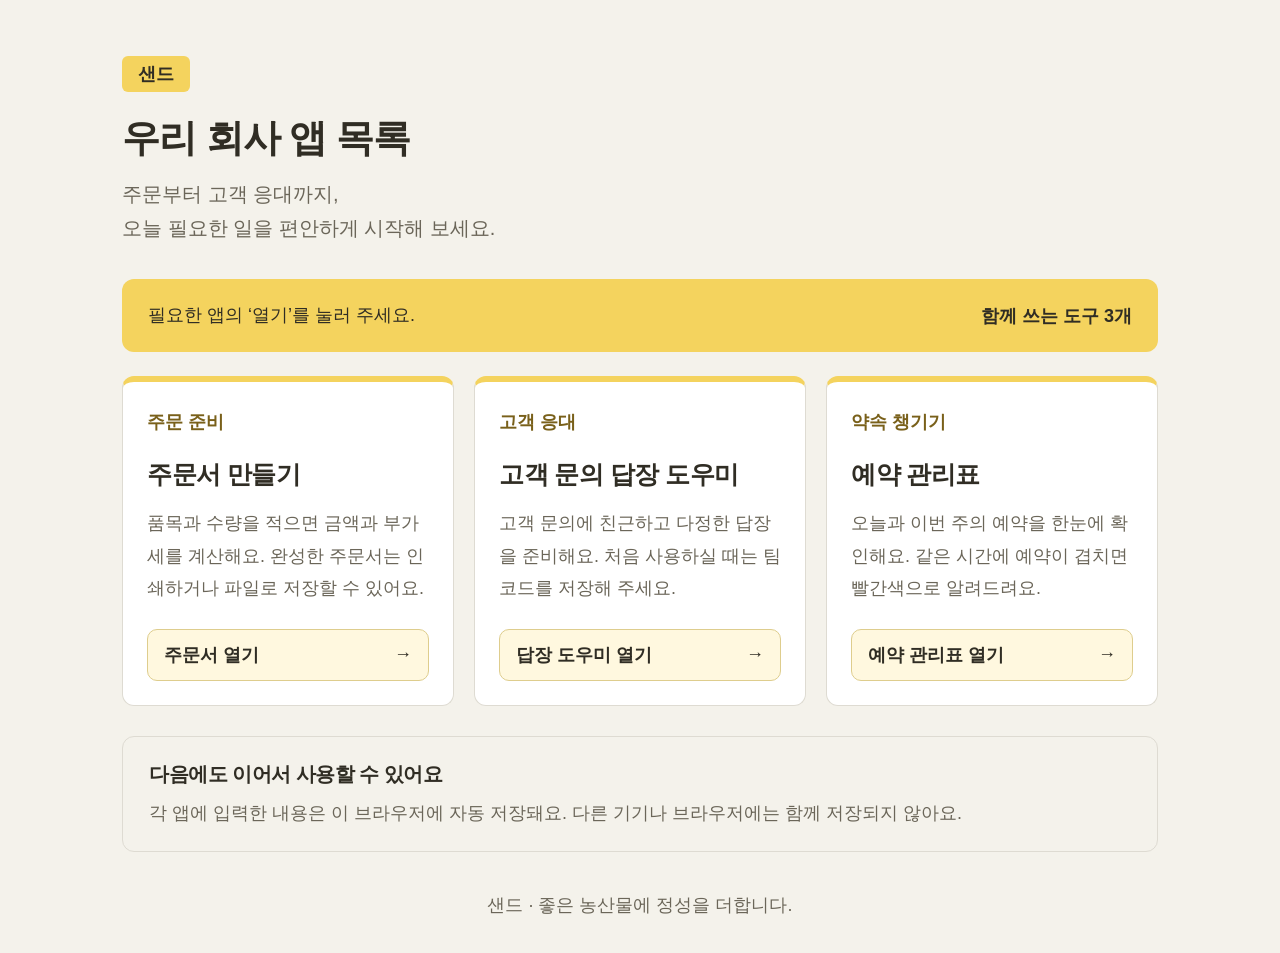
==== index.html @ 425369de "버전 1: 샌드 업무 앱과 앱 목록 추가" ====
<!doctype html>
<html lang="ko">
<head>
  <meta charset="utf-8">
  <meta name="viewport" content="width=device-width, initial-scale=1">
  <meta name="theme-color" content="#f4d35e">
  <title>앱 목록 · 샌드</title>
  <style>
    /* 다른 앱들과 같은 글꼴, 노란색, 둥근 버튼을 사용해요. */
    :root { font-family:"맑은 고딕","Malgun Gothic",sans-serif; font-size:18px; color:#302d24; background:#f4f2eb; }
    * { box-sizing:border-box; }
    body { margin:0; }
    main { max-width:1100px; margin:auto; padding:56px 32px 32px; }
    .brand { display:inline-block; background:#f4d35e; border-radius:6px; padding:6px 16px; font-weight:800; }
    header { margin-bottom:34px; }
    h1 { font-size:38px; letter-spacing:-1px; line-height:1.4; margin:20px 0 12px; }
    header p { font-size:20px; color:#6b6659; line-height:1.7; margin:0; }
    .intro { display:flex; justify-content:space-between; align-items:center; gap:16px; background:#f4d35e; padding:22px 26px; border-radius:12px; margin-bottom:24px; }
    .intro p { margin:0; line-height:1.6; }
    .intro span { white-space:nowrap; font-weight:700; }
    .apps { display:grid; grid-template-columns:repeat(3,minmax(0,1fr)); gap:20px; }
    .app { display:flex; flex-direction:column; padding:28px 24px 24px; border:1px solid #dedbd2; border-top:6px solid #f4d35e; border-radius:12px; background:white; }
    .category { color:#79601a; font-weight:700; margin:0 0 22px; font-size:18px; }
    h2 { font-size:25px; letter-spacing:-.5px; line-height:1.5; margin:0 0 14px; }
    .description { color:#6b6659; font-size:18px; line-height:1.8; margin:0 0 24px; }
    .open { display:flex; align-items:center; justify-content:space-between; gap:12px; width:100%; min-height:52px; padding:12px 16px; margin-top:auto; color:#302d24; background:#fff8df; border:1px solid #decd8d; border-radius:10px; text-decoration:none; font-size:18px; font-weight:700; }
    .open:hover { background:#f4d35e; border-color:#a88827; }
    .open:focus-visible { outline:3px solid #876300; outline-offset:4px; }
    .guide { margin-top:30px; padding:22px 26px; border:1px solid #dedbd2; border-radius:12px; line-height:1.8; }
    .guide h2 { font-size:20px; margin-bottom:8px; }
    .guide p { color:#6b6659; margin:0; font-size:18px; }
    footer { color:#6b6659; text-align:center; font-size:18px; line-height:1.7; margin-top:38px; }
    /* 휴대폰에서는 앱을 한 줄에 하나씩 배치해요. */
    @media(max-width:800px) { .apps { grid-template-columns:1fr; } .app { padding:24px; } .category { margin-bottom:12px; } }
    @media(max-width:480px) { main { padding:28px 16px; } h1 { font-size:30px; } header p { font-size:18px; } .intro { align-items:flex-start; flex-direction:column; padding:20px; } .guide { padding:20px; } }
  </style>
</head>
<body>
  <main>
    <header><span class="brand">샌드</span><h1>우리 회사 앱 목록</h1><p>주문부터 고객 응대까지,<br>오늘 필요한 일을 편안하게 시작해 보세요.</p></header>
    <section class="intro" aria-label="앱 안내"><p>필요한 앱의 ‘열기’를 눌러 주세요.</p><span>함께 쓰는 도구 3개</span></section>
    <nav class="apps" aria-label="업무 앱 목록">
      <article class="app"><p class="category">주문 준비</p><h2>주문서 만들기</h2><p class="description">품목과 수량을 적으면 금액과 부가세를 계산해요. 완성한 주문서는 인쇄하거나 파일로 저장할 수 있어요.</p><a class="open" href="quote/" aria-label="주문서 만들기 열기">주문서 열기 <span aria-hidden="true">→</span></a></article>
      <article class="app"><p class="category">고객 응대</p><h2>고객 문의 답장 도우미</h2><p class="description">고객 문의에 친근하고 다정한 답장을 준비해요. 처음 사용하실 때는 팀 코드를 저장해 주세요.</p><a class="open" href="reply/" aria-label="고객 문의 답장 도우미 열기">답장 도우미 열기 <span aria-hidden="true">→</span></a></article>
      <article class="app"><p class="category">약속 챙기기</p><h2>예약 관리표</h2><p class="description">오늘과 이번 주의 예약을 한눈에 확인해요. 같은 시간에 예약이 겹치면 빨간색으로 알려드려요.</p><a class="open" href="booking/" aria-label="예약 관리표 열기">예약 관리표 열기 <span aria-hidden="true">→</span></a></article>
    </nav>
    <aside class="guide"><h2>다음에도 이어서 사용할 수 있어요</h2><p>각 앱에 입력한 내용은 이 브라우저에 자동 저장돼요. 다른 기기나 브라우저에는 함께 저장되지 않아요.</p></aside>
    <footer>샌드 · 좋은 농산물에 정성을 더합니다.</footer>
  </main>
</body>
</html>
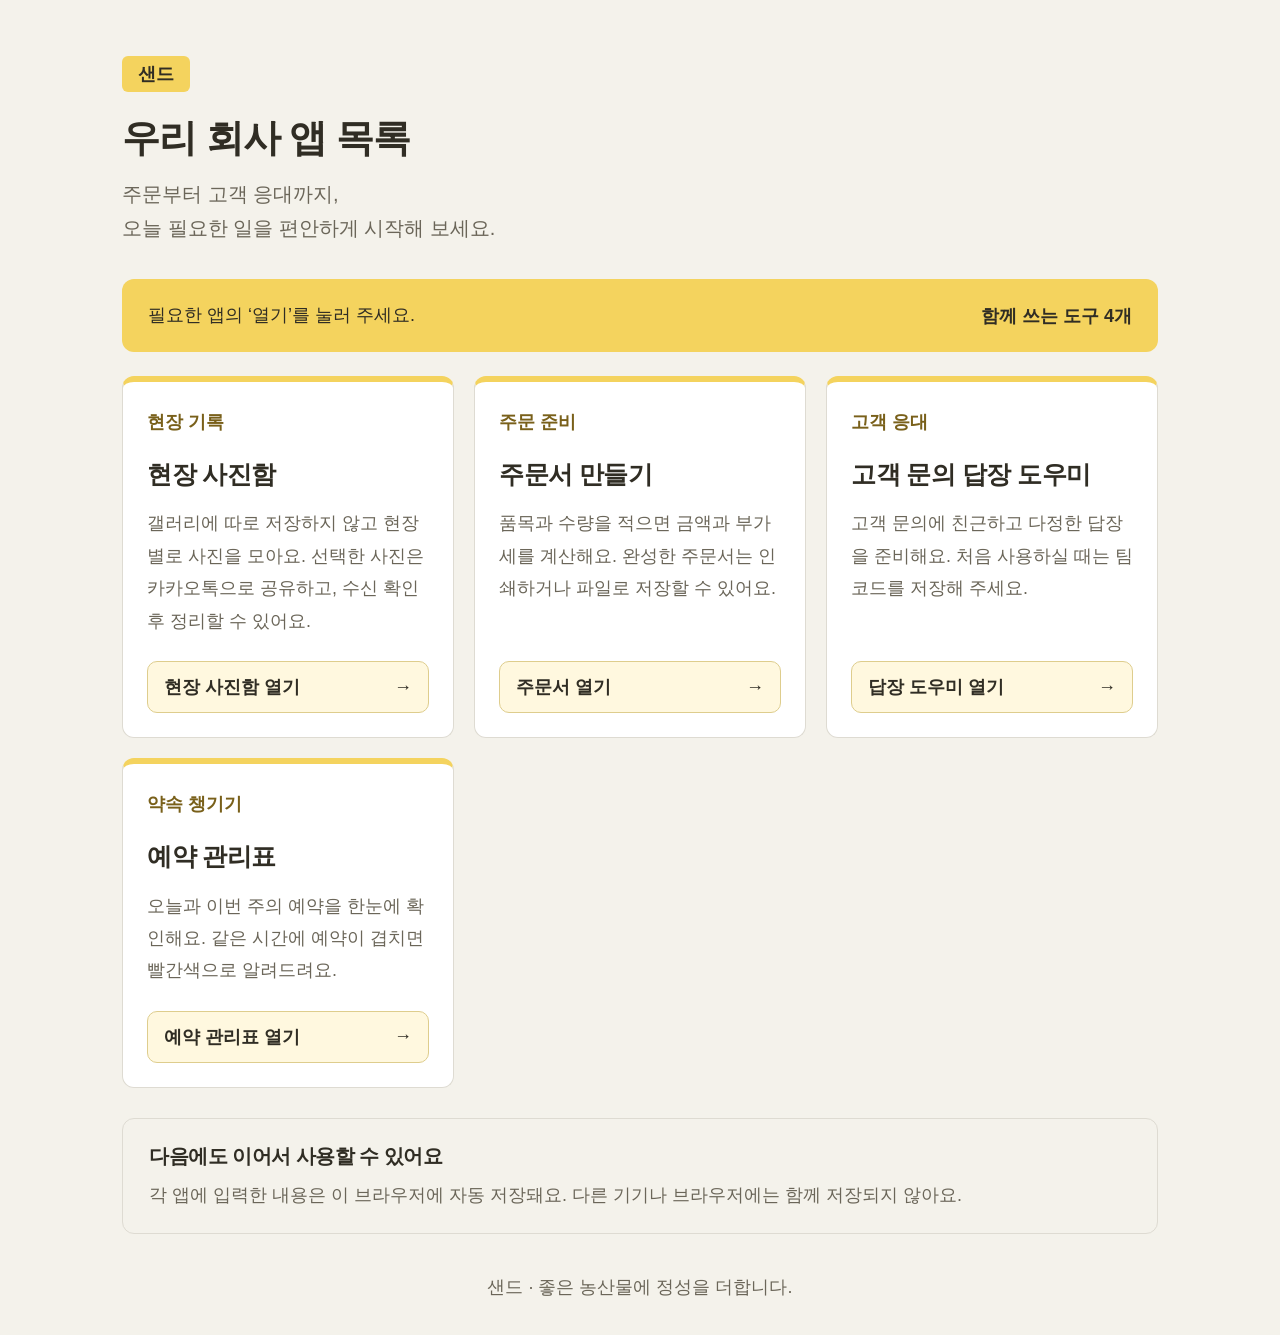
==== commit 157fc6b6: "현장별 촬영과 카카오톡 공유를 위한 사진함 추가" ====
--- a/index.html
+++ b/index.html
@@ -38,8 +38,9 @@
 <body>
   <main>
     <header><span class="brand">샌드</span><h1>우리 회사 앱 목록</h1><p>주문부터 고객 응대까지,<br>오늘 필요한 일을 편안하게 시작해 보세요.</p></header>
-    <section class="intro" aria-label="앱 안내"><p>필요한 앱의 ‘열기’를 눌러 주세요.</p><span>함께 쓰는 도구 3개</span></section>
+    <section class="intro" aria-label="앱 안내"><p>필요한 앱의 ‘열기’를 눌러 주세요.</p><span>함께 쓰는 도구 4개</span></section>
     <nav class="apps" aria-label="업무 앱 목록">
+      <article class="app"><p class="category">현장 기록</p><h2>현장 사진함</h2><p class="description">갤러리에 따로 저장하지 않고 현장별로 사진을 모아요. 선택한 사진은 카카오톡으로 공유하고, 수신 확인 후 정리할 수 있어요.</p><a class="open" href="field-photo/" aria-label="현장 사진함 열기">현장 사진함 열기 <span aria-hidden="true">→</span></a></article>
       <article class="app"><p class="category">주문 준비</p><h2>주문서 만들기</h2><p class="description">품목과 수량을 적으면 금액과 부가세를 계산해요. 완성한 주문서는 인쇄하거나 파일로 저장할 수 있어요.</p><a class="open" href="quote/" aria-label="주문서 만들기 열기">주문서 열기 <span aria-hidden="true">→</span></a></article>
       <article class="app"><p class="category">고객 응대</p><h2>고객 문의 답장 도우미</h2><p class="description">고객 문의에 친근하고 다정한 답장을 준비해요. 처음 사용하실 때는 팀 코드를 저장해 주세요.</p><a class="open" href="reply/" aria-label="고객 문의 답장 도우미 열기">답장 도우미 열기 <span aria-hidden="true">→</span></a></article>
       <article class="app"><p class="category">약속 챙기기</p><h2>예약 관리표</h2><p class="description">오늘과 이번 주의 예약을 한눈에 확인해요. 같은 시간에 예약이 겹치면 빨간색으로 알려드려요.</p><a class="open" href="booking/" aria-label="예약 관리표 열기">예약 관리표 열기 <span aria-hidden="true">→</span></a></article>
